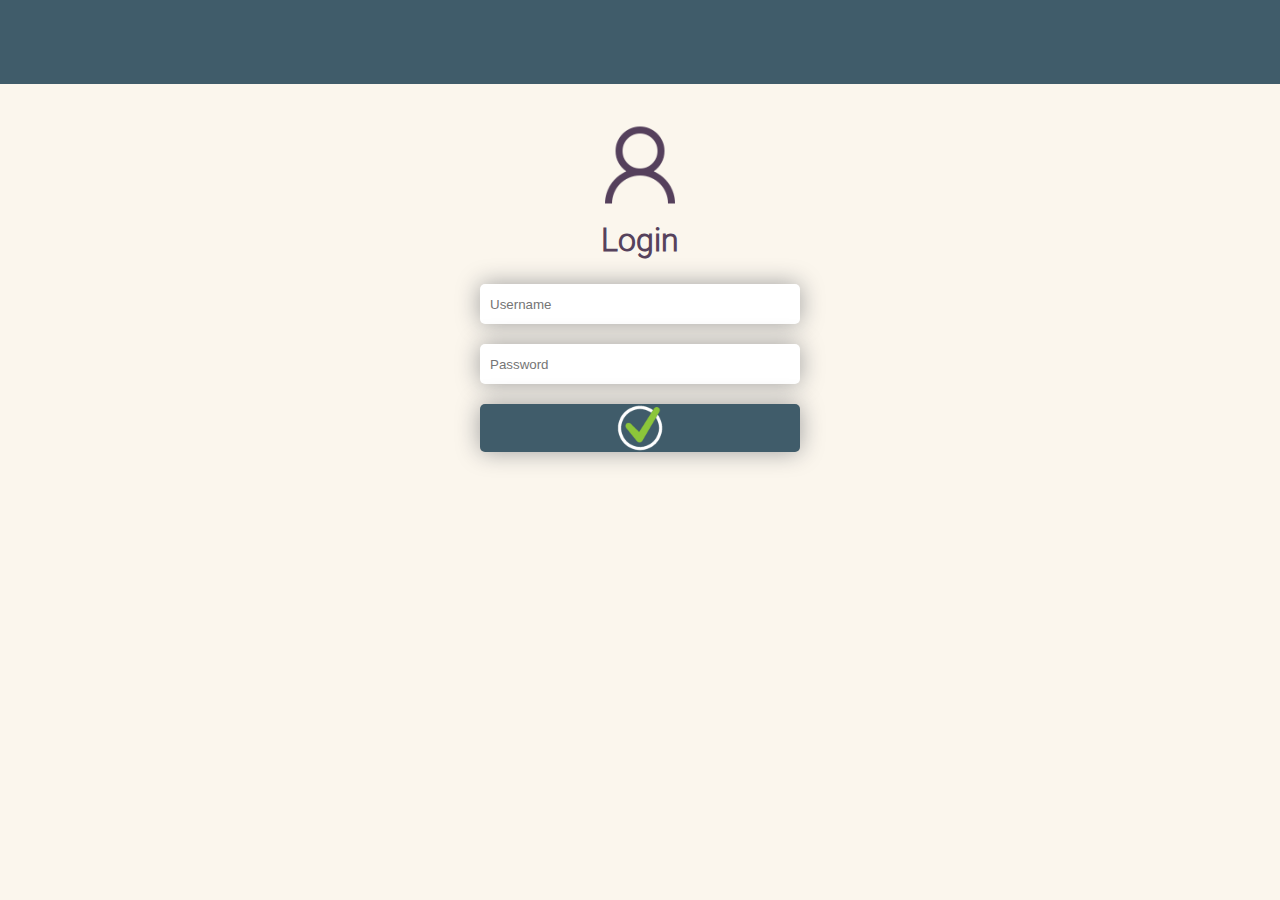
==== docs/index.html @ 718da312 "Fixed 405 error" ====
<html>
  <head>
    <meta name="viewport" content="width=device-width, initial-scale=1.0">
    <link rel="stylesheet" href="css/stylesheet.css">
    <meta charset="utf-8"/>
    <title>Smidig prosjekt</title>
  </head>
 <body>
   <header>
     <div class="navbar">
       <a href="https://mskauen.github.io/pro201eksamen/">
         <div class="logo"></div>
       </a>
     </div>
   </header>
   <div class="mainContainer">
     <div id="inputContainer" align="center">
       <img src="img/user.png" alt="">
       <h1>Login</h1>
       <form class="inputForm" action="https://mskauen.github.io/pro201eksamen/main.html">
         <input id="username" type="text" placeholder="Username" maxlength="12" required>
         <input id="password" type="password" placeholder="Password">
         <button type="submit"  name="loginButton" id="loginButton" class=""></button>
       </form>
     </div>
  </div>
 </body>
</html>
---- docs/css/stylesheet.css ----
* {
  margin: 0;
  padding: 0;
}
body {
  font-family: 'Roboto';
  background-color: rgb(251, 246, 237);
}
h1 {
  color: #56425c;
}
button {
  letter-spacing: 0.1em;
  outline: inherit;
  background: none;
  border: none;
  color: #F3F6F4;
  background-color: #405c6a;
  font-family: inherit;
  border: none;
  border-radius: 5px;
  box-shadow: 0px 0px 23px 0px rgb(158 158 158);
  padding: 10px;
  font-size: 1em;
  cursor: pointer;
}
button:active {
  transition:.1s ease-in-out;
  transform:translateY(4px);
}
input, #loginButton{
  border: none;
  border-radius: 5px;
  box-shadow: 0px 0px 23px 0px rgb(158 158 158);
  padding:10px;
  width: 50%;
  height: 3em;
}
img {
  width: 7em;
  height: 7em;
}
#loginButton {
  background-size: contain;
  background-repeat: no-repeat;
  background-position: center;
  background-image: url(../img/login.png);
}
#inputContainer {
  padding:25px;
  display: flex;
  flex-direction: column;
  width: 50%;
  align-items: center;
}
#buttonContainer {
  padding:25px;
  display: flex;
  flex-direction: row;
  justify-content: center;
  column-gap: 3em;
  width: 80%;
  align-items: center;
}
#course {
  mix-blend-mode: multiply;
}
.navbar {
  padding: 1em;
  background-color: #405c6a;
  min-height: 3.25rem;
}
.mainContainer {
  grid-column: 1 / 1;
  height: 80%;
  width: 100%;
  display: flex;
  flex-direction: column;
  justify-content: flex-start;
  align-items: center;
}
.optionContainer {
  grid-column: 1 / 1;
  height: 80%;
  width: 100%;
  display: flex;
  flex-direction: column;
  justify-content: center;
  align-items: center;
}
.inputForm {
  padding: 25px;
  display: flex;
  flex-direction: column;
  row-gap: 20px;
  width: 100%;
  align-items: center;
}
.bigButton {
  display: flex;
  flex-direction: column;
  justify-content: center;
  align-items: center;
  letter-spacing: 0.1em;
  color: #F3F6F4;
  background-color: #405c6a;
  font-family: inherit;
  border-radius: 5px;
  box-shadow: 0px 0px 23px 0px rgb(158 158 158);
  padding: 10px;
  font-size: 3em;
  width: 16em;
  height: 9em;
  cursor: pointer;
}
.logo {
  height: 3em;
  background-repeat: no-repeat;
  background-image: url(https://bright-products.com/wp-content/themes/netron/libs/images/logos/logo-success.svg);
}
@font-face {
  font-family: Roboto;
  src: url(fonts/Roboto-Light.ttf);
}
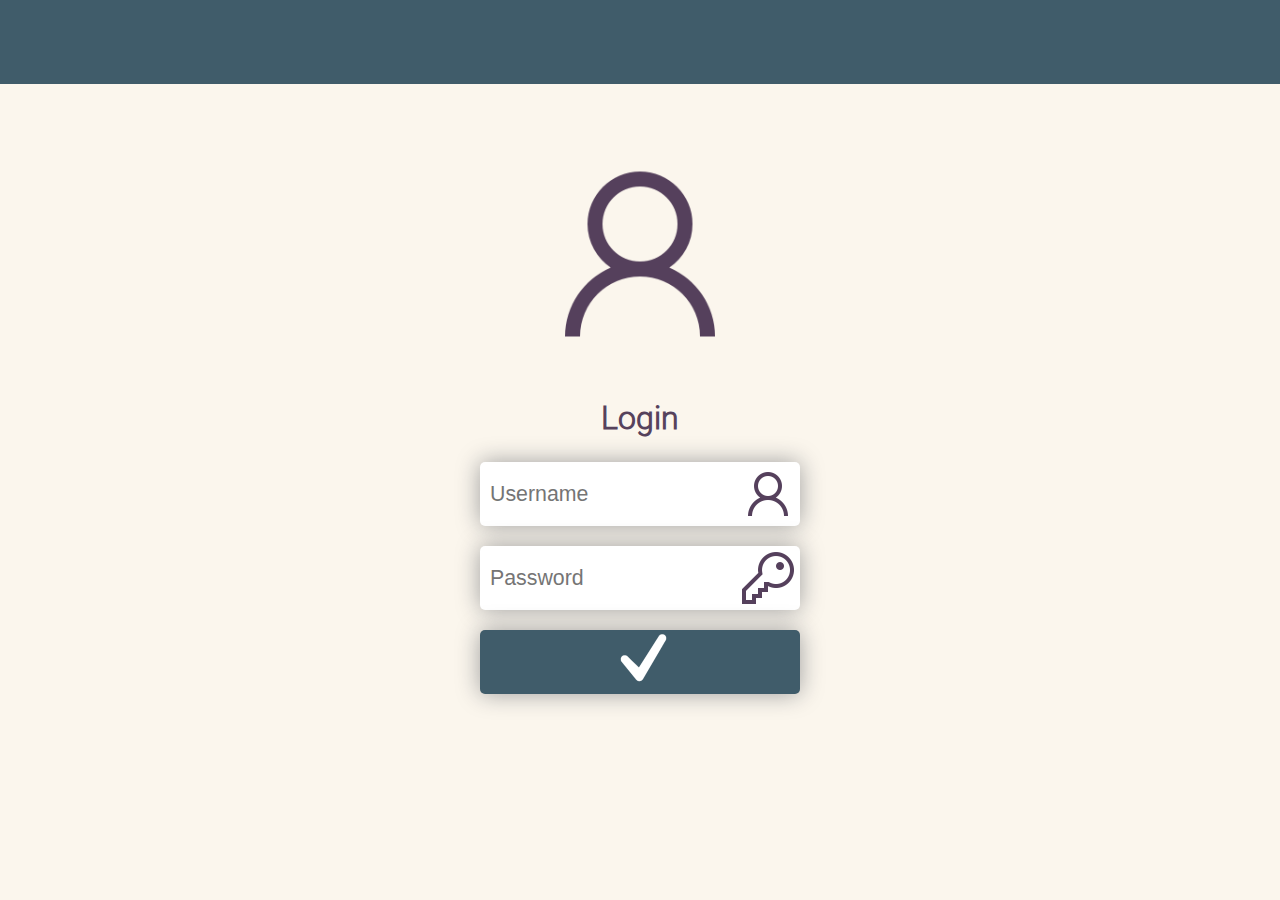
==== commit 116b7250: "Index styled, Scan renamed to input" ====
--- a/docs/index.html
+++ b/docs/index.html
@@ -15,7 +15,7 @@
    </header>
    <div class="mainContainer">
      <div id="inputContainer" align="center">
-       <img src="img/user.png" alt="">
+       <img class="user" src="img/user.png" alt="">
        <h1>Login</h1>
        <form class="inputForm" action="https://mskauen.github.io/pro201eksamen/main.html">
          <input id="username" type="text" placeholder="Username" maxlength="12" required>
--- a/docs/css/stylesheet.css
+++ b/docs/css/stylesheet.css
@@ -2,12 +2,21 @@
   margin: 0;
   padding: 0;
 }
+html, body {
+  font-family: 'Roboto';
+  padding: 0;
+  margin: 0;
+}
 body {
-  font-family: 'Roboto';
   background-color: rgb(251, 246, 237);
 }
-h1 {
+h1, h3 {
+  padding: 25px;
   color: #56425c;
+}
+h2 {
+  color: #56425c;
+  padding: 10px;
 }
 button {
   letter-spacing: 0.1em;
@@ -24,9 +33,13 @@
   font-size: 1em;
   cursor: pointer;
 }
+button:hover {
+  transition:.1s ease-in-out;
+  background-color: #324954;
+}
 button:active {
   transition:.1s ease-in-out;
-  transform:translateY(4px);
+  background-color: #9fd18b;
 }
 input, #loginButton{
   border: none;
@@ -35,10 +48,24 @@
   padding:10px;
   width: 50%;
   height: 3em;
+  height: 3em;
+  font-size: 16pt;
 }
 img {
+  padding: 25px;
   width: 7em;
   height: 7em;
+}
+#username, #password {
+  background-repeat: no-repeat;
+  background-position: right;
+  background-size: contain;
+}
+#username {
+  background-image: url(../img/user.png);
+}
+#password {
+  background-image: url(../img/key.png);
 }
 #loginButton {
   background-size: contain;
@@ -53,6 +80,18 @@
   width: 50%;
   align-items: center;
 }
+#inputContainer> h1 {
+  padding: 0;
+}
+#inputContainer> .user {
+  width: 15em;
+  height: 15em;
+}
+#logContainer> img {
+  padding-bottom: 1em;
+  width: 10em;
+  height: 10em;
+}
 #buttonContainer {
   padding:25px;
   display: flex;
@@ -70,6 +109,14 @@
   background-color: #405c6a;
   min-height: 3.25rem;
 }
+.footer {
+  padding: 1em;
+  background-color: #405c6a;
+  min-height: 3.25rem;
+  position: absolute;
+  bottom: 0;
+  width: 100%;
+}
 .mainContainer {
   grid-column: 1 / 1;
   height: 80%;
@@ -86,6 +133,17 @@
   display: flex;
   flex-direction: column;
   justify-content: center;
+  align-items: center;
+}
+.partsContainer {
+  padding: 25px;
+  grid-column: 1 / 1;
+  width: 70%;
+  display: flex;
+  flex-wrap: wrap;
+  flex-direction: row;
+  justify-content: space-evenly;
+  row-gap: 2em;
   align-items: center;
 }
 .inputForm {
@@ -113,11 +171,54 @@
   height: 9em;
   cursor: pointer;
 }
+.bigButton:hover {
+  background-color: #324954;
+  transition:.1s ease-in-out;
+}
+.bigButton:active {
+  background-color: #9fd18b;
+  transition:.1s ease-in-out;
+}
 .logo {
   height: 3em;
   background-repeat: no-repeat;
   background-image: url(https://bright-products.com/wp-content/themes/netron/libs/images/logos/logo-success.svg);
 }
+.dot {
+  height: 10em;
+  width: 10em;
+  background-color: #405c6a;
+  border-radius: 50%;
+}
+.dot:hover {
+  background-color: #324954;
+  transition:.1s ease-in-out;
+}
+.dot:active {
+  background-color: #9fd18b;
+  transition:.1s ease-in-out;
+
+}
+.miniDot {
+  position: relative;
+  top: -1.5em;
+  right: -2.5em;
+  height: 3.5em;
+  width: 3.5em;
+  background-color: #56425c;
+  border-radius: 50%;
+}
+.count {
+  font-size: 2.5em;
+  line-height: 5vh;
+  vertical-align: middle;
+  font-weight: bold;
+  color: rgb(251, 246, 237);
+}
+#barcode {
+  width: 15em;
+  height: 10em;
+}
 @font-face {
   font-family: Roboto;
   src: url(fonts/Roboto-Light.ttf);
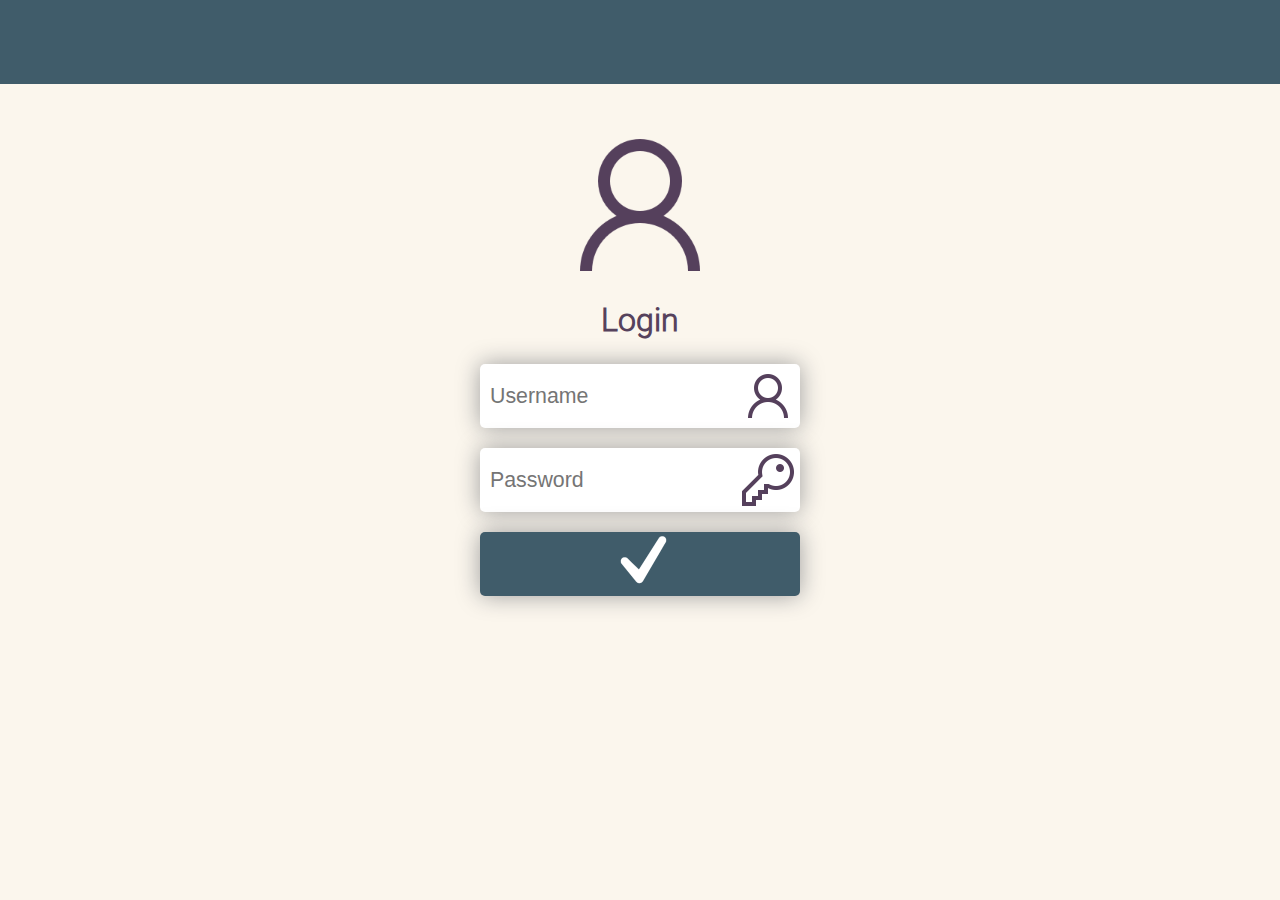
==== commit 49e2c903: "Landing page ++" ====
--- a/docs/index.html
+++ b/docs/index.html
@@ -8,7 +8,7 @@
  <body>
    <header>
      <div class="navbar">
-       <a href="https://mskauen.github.io/pro201eksamen/">
+       <a href="/docs/">
          <div class="logo"></div>
        </a>
      </div>
@@ -17,7 +17,7 @@
      <div id="inputContainer" align="center">
        <img class="user" src="img/user.png" alt="">
        <h1>Login</h1>
-       <form class="inputForm" action="https://mskauen.github.io/pro201eksamen/main.html">
+       <form class="inputForm" action="/docs/main.html">
          <input id="username" type="text" placeholder="Username" maxlength="12" required>
          <input id="password" type="password" placeholder="Password">
          <button type="submit"  name="loginButton" id="loginButton" class=""></button>
--- a/docs/css/stylesheet.css
+++ b/docs/css/stylesheet.css
@@ -6,17 +6,28 @@
   font-family: 'Roboto';
   padding: 0;
   margin: 0;
+  min-height: 100vh;
 }
 body {
   background-color: rgb(251, 246, 237);
 }
-h1, h3 {
+form {
+  padding-bottom: 25px;
+}
+h1, h2, h3, h4 {
+  color: #56425c;
+}
+h1 {
   padding: 25px;
-  color: #56425c;
 }
 h2 {
-  color: #56425c;
   padding: 10px;
+}
+iframe {
+  height: 100%;
+  width: 80%;
+  box-shadow: 0px 0px 23px 0px rgb(158 158 158);
+
 }
 button {
   letter-spacing: 0.1em;
@@ -84,8 +95,12 @@
   padding: 0;
 }
 #inputContainer> .user {
-  width: 15em;
-  height: 15em;
+  padding: 0;
+  min-width: 12em;
+  min-height: 12em;
+}
+#logContainer {
+  height: 80vh;
 }
 #logContainer> img {
   padding-bottom: 1em;
@@ -108,7 +123,41 @@
   padding: 1em;
   background-color: #405c6a;
   min-height: 3.25rem;
-}
+  
+}
+.subNavbar {
+  background: #9fd18b;
+  align-items: stretch;
+  display: flex;
+  font-size: 1rem;
+  overflow: hidden;
+  overflow-x: auto;
+  white-space: nowrap;
+  box-shadow: inset 0 7px 9px -7px #405c6a;
+}
+
+ul.breadcrumb {
+  padding: 10px 16px;
+  list-style: none;
+}
+ul.breadcrumb li {
+  display: inline;
+  font-size: 18px;
+}
+ul.breadcrumb li+li:before {
+  padding: 8px;
+  color: black;
+  content: "\00a0";
+}
+ul.breadcrumb li a {
+  color: #000000;
+  text-decoration: none;
+}
+ul.breadcrumb li a:hover {
+  color: #000000;
+  text-decoration: underline;
+}
+
 .footer {
   padding: 1em;
   background-color: #405c6a;
@@ -136,7 +185,7 @@
   align-items: center;
 }
 .partsContainer {
-  padding: 25px;
+  padding: 0px 25px 25px 25px;
   grid-column: 1 / 1;
   width: 70%;
   display: flex;
@@ -146,6 +195,76 @@
   row-gap: 2em;
   align-items: center;
 }
+.courseContainer {
+  height: 85%;
+  column-gap: 3em;
+  display: flex;
+  flex-direction: row;
+  justify-content: flex-start;
+  align-items: center;
+  overflow-y: hidden;
+}
+.course {
+  height: 50vh;
+  width: 100%;
+}
+.courseDetails {
+  padding: 0 15px 0 15px;
+  display: flex;
+  flex-direction: row;
+  justify-content: space-between;
+  align-items: center;
+}
+.courseDetails > h2 {
+  padding: 15px;
+}
+.videoContainer {
+  margin-left: 4em;
+  height: 80%;
+  width: 90vw;
+  display: flex;
+  flex-direction: column;
+  justify-content: center;
+  align-items: left;
+}
+.allVideosContainer {
+  overflow-y: scroll;
+  overflow-x: hidden;
+  height: 80%;
+  width: 100%;
+  display: flex;
+  flex-direction: column;
+  justify-content: flex-start;
+  align-items: baseline;
+  box-shadow: inset 0 7px 9px -7px rgba(158 158 158);
+  row-gap: 0.5em;
+}
+.sideBar {
+  overflow-y: scroll;
+  flex: 1 2 auto;
+  height: 100%;
+  width: 100%;
+  display: flex;
+  row-gap: 1em;
+  flex-direction: column;
+  justify-content: flex-start;
+  align-items: center;
+  box-shadow: 0px 0px 23px 0px rgb(158 158 158);
+}
+.sideBarItem {
+  padding: 15px;
+  display: flex;
+  flex-direction: row;
+  justify-content: space-evenly;
+  align-items: center;
+  border: none;
+  width: 100%;
+  height: 3em;
+  font-size: 16pt;
+}
+.playButton {
+  margin-right: 15px;
+}
 .inputForm {
   padding: 25px;
   display: flex;
@@ -154,41 +273,20 @@
   width: 100%;
   align-items: center;
 }
-.bigButton {
-  display: flex;
-  flex-direction: column;
-  justify-content: center;
-  align-items: center;
-  letter-spacing: 0.1em;
-  color: #F3F6F4;
-  background-color: #405c6a;
-  font-family: inherit;
-  border-radius: 5px;
-  box-shadow: 0px 0px 23px 0px rgb(158 158 158);
-  padding: 10px;
-  font-size: 3em;
-  width: 16em;
-  height: 9em;
-  cursor: pointer;
-}
-.bigButton:hover {
-  background-color: #324954;
-  transition:.1s ease-in-out;
-}
-.bigButton:active {
-  background-color: #9fd18b;
-  transition:.1s ease-in-out;
-}
+
 .logo {
+  width: 100%;
   height: 3em;
   background-repeat: no-repeat;
   background-image: url(https://bright-products.com/wp-content/themes/netron/libs/images/logos/logo-success.svg);
 }
 .dot {
-  height: 10em;
-  width: 10em;
+  position: relative;
+  min-height: 8em;
+  min-width: 8em;
   background-color: #405c6a;
   border-radius: 50%;
+  outline: none;
 }
 .dot:hover {
   background-color: #324954;
@@ -197,16 +295,33 @@
 .dot:active {
   background-color: #9fd18b;
   transition:.1s ease-in-out;
-
+}
+.dot:focus {
+  background-color: #9fd18b;
+  transition:.1s ease-in-out;
+}
+.dot > img {
+  padding: 15px;
+  max-height: 100%;
+  max-width: 100%;
 }
 .miniDot {
+  display: none;
   position: relative;
-  top: -1.5em;
-  right: -2.5em;
+  top: 0;
+  right: 0;
   height: 3.5em;
   width: 3.5em;
   background-color: #56425c;
   border-radius: 50%;
+  background-repeat: no-repeat;
+  background-size: contain;
+  background-position: center;
+  background-image: url(../img/login.png);
+}
+.dot:focus .miniDot {
+  position: absolute;
+  display: block;
 }
 .count {
   font-size: 2.5em;
@@ -215,11 +330,41 @@
   font-weight: bold;
   color: rgb(251, 246, 237);
 }
+.logHeader {
+  display: flex;
+  flex-direction: row;
+  justify-content: center;
+  align-items: center;
+}
+.logDetails {
+  display: flex;
+  flex-direction: column;
+  justify-content: center;
+  align-items: center;
+}
+.playIcon {
+  padding: 0;
+  width: 2em;
+  height: 2em;
+}
+.playIcon:hover {
+  mix-blend-mode: difference;
+  cursor: pointer;
+}
+.serial {
+  text-align: center;
+}
 #barcode {
   width: 15em;
   height: 10em;
 }
+
+
 @font-face {
   font-family: Roboto;
   src: url(fonts/Roboto-Light.ttf);
 }
+
+a {
+  text-decoration: none;
+}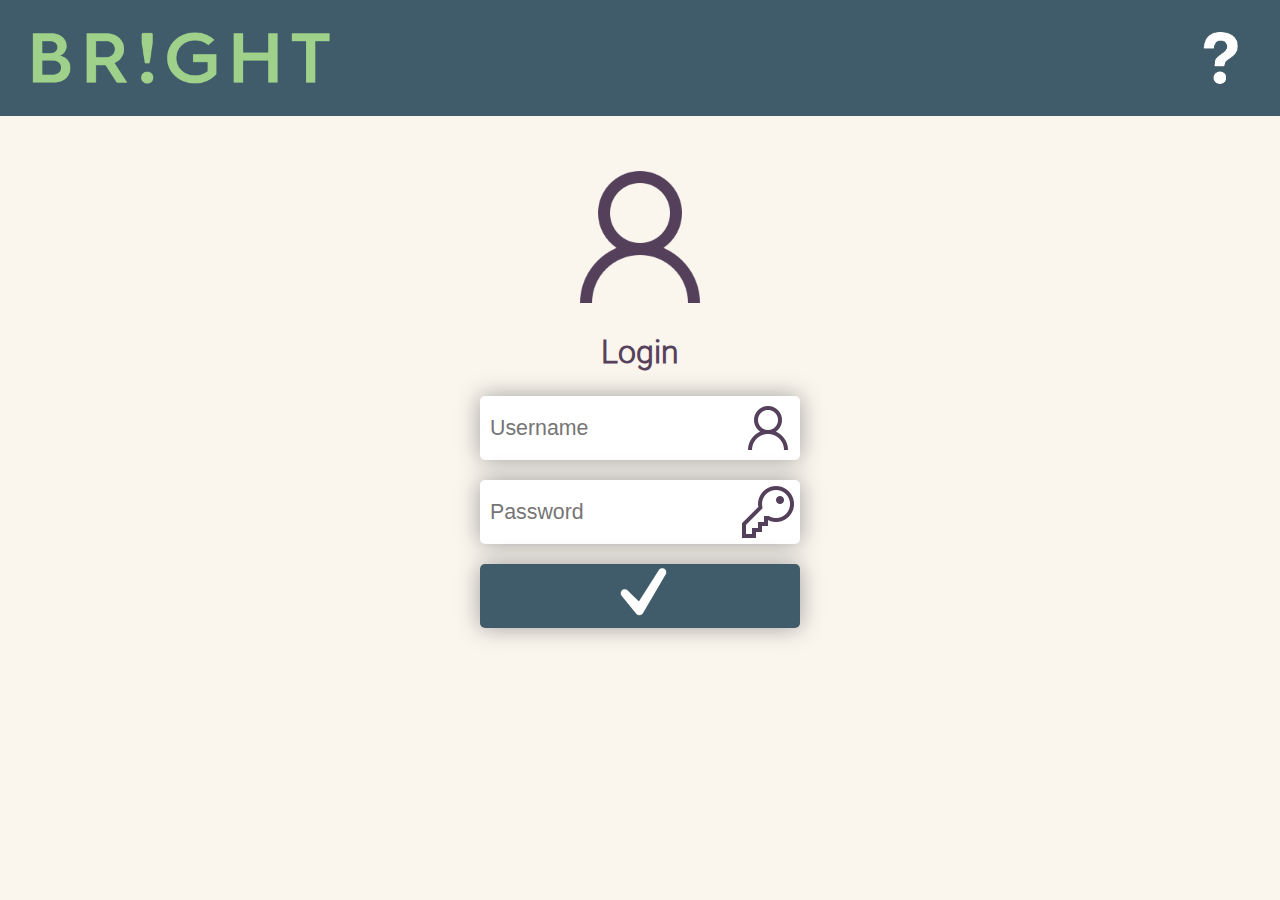
==== commit 912d48f1: "Styled breadcrumbs, added icons." ====
--- a/docs/index.html
+++ b/docs/index.html
@@ -8,8 +8,15 @@
  <body>
    <header>
      <div class="navbar">
-       <a href="/docs/">
-         <div class="logo"></div>
+       <a href="https://mskauen.github.io/pro201eksamen/">
+         <div class="navItem">
+           <img src="img/logo.png" alt="">
+         </div>
+       </a>
+       <a href="https://mskauen.github.io/pro201eksamen/">
+         <div class="navItem">
+           <img src="img/help.png" alt="">
+         </div>
        </a>
      </div>
    </header>
@@ -17,7 +24,7 @@
      <div id="inputContainer" align="center">
        <img class="user" src="img/user.png" alt="">
        <h1>Login</h1>
-       <form class="inputForm" action="/docs/main.html">
+       <form class="inputForm" action="https://mskauen.github.io/pro201eksamen/main.html">
          <input id="username" type="text" placeholder="Username" maxlength="12" required>
          <input id="password" type="password" placeholder="Password">
          <button type="submit"  name="loginButton" id="loginButton" class=""></button>
--- a/docs/css/stylesheet.css
+++ b/docs/css/stylesheet.css
@@ -120,41 +120,53 @@
   mix-blend-mode: multiply;
 }
 .navbar {
-  padding: 1em;
+  display: flex;
+  justify-content: space-between;
+  padding: 2em;
   background-color: #405c6a;
   min-height: 3.25rem;
-  
 }
 .subNavbar {
   background: #9fd18b;
-  align-items: stretch;
-  display: flex;
   font-size: 1rem;
   overflow: hidden;
   overflow-x: auto;
   white-space: nowrap;
   box-shadow: inset 0 7px 9px -7px #405c6a;
+  box-shadow:0 7px 9px -7px #405c6a;
 }
 
 ul.breadcrumb {
-  padding: 10px 16px;
+  width: 50%;
+  height: 3.5em;
+  display: flex;
+  justify-content: space-around;
   list-style: none;
 }
+ul.breadcrumb img {
+  padding-top: 0.5em;
+  height: 2em;
+  width: 2em;
+}
 ul.breadcrumb li {
+  width: 100%;
+  text-align: center;
+  border-radius: 7%;
+  height: 100%;
+  box-shadow: 5px 0px 6px 0px #779d68;
   display: inline;
   font-size: 18px;
 }
-ul.breadcrumb li+li:before {
-  padding: 8px;
-  color: black;
-  content: "\00a0";
-}
+
 ul.breadcrumb li a {
+  width: 100%;
+  height: 100%;
+  display: block;
   color: #000000;
   text-decoration: none;
 }
 ul.breadcrumb li a:hover {
-  color: #000000;
+  box-shadow: 3px 0px 6px 0px #405c6a;
   text-decoration: underline;
 }
 
@@ -187,7 +199,7 @@
 .partsContainer {
   padding: 0px 25px 25px 25px;
   grid-column: 1 / 1;
-  width: 70%;
+  width: 40%;
   display: flex;
   flex-wrap: wrap;
   flex-direction: row;
@@ -274,11 +286,14 @@
   align-items: center;
 }
 
-.logo {
+.navItem {
   width: 100%;
   height: 3em;
-  background-repeat: no-repeat;
-  background-image: url(https://bright-products.com/wp-content/themes/netron/libs/images/logos/logo-success.svg);
+}
+.navItem img {
+  padding: 0;
+  width: auto;
+  height: 3.25em;
 }
 .dot {
   position: relative;
@@ -287,17 +302,19 @@
   background-color: #405c6a;
   border-radius: 50%;
   outline: none;
+  transition:.1s ease-in-out;
 }
 .dot:hover {
   background-color: #324954;
   transition:.1s ease-in-out;
 }
-.dot:active {
+.dotActive {
+  position: relative;
+  min-height: 8em;
+  min-width: 8em;
   background-color: #9fd18b;
-  transition:.1s ease-in-out;
-}
-.dot:focus {
-  background-color: #9fd18b;
+  border-radius: 50%;
+  outline: none;
   transition:.1s ease-in-out;
 }
 .dot > img {
@@ -306,22 +323,18 @@
   max-width: 100%;
 }
 .miniDot {
-  display: none;
-  position: relative;
+  display: block;
+  position: absolute;
   top: 0;
   right: 0;
   height: 3.5em;
   width: 3.5em;
-  background-color: #56425c;
+  background-color: #9fd18b;
   border-radius: 50%;
   background-repeat: no-repeat;
   background-size: contain;
   background-position: center;
   background-image: url(../img/login.png);
-}
-.dot:focus .miniDot {
-  position: absolute;
-  display: block;
 }
 .count {
   font-size: 2.5em;
@@ -367,4 +380,4 @@
 
 a {
   text-decoration: none;
-}+}
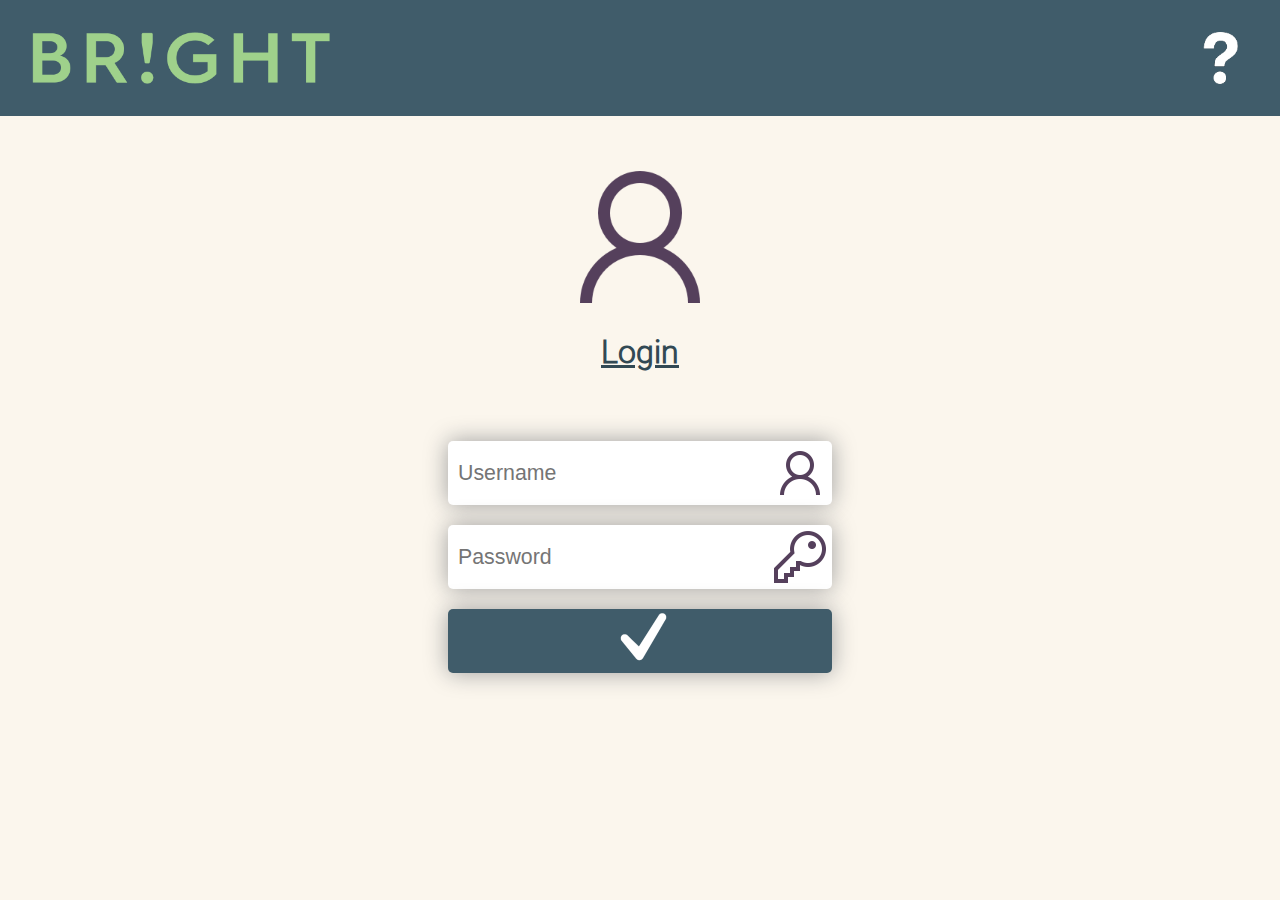
==== commit af48a50e: "Litt css her og der" ====
--- a/docs/index.html
+++ b/docs/index.html
@@ -8,14 +8,15 @@
  <body>
    <header>
      <div class="navbar">
-       <a href="https://mskauen.github.io/pro201eksamen/">
+       <a href="/docs/">
          <div class="navItem">
            <img src="img/logo.png" alt="">
          </div>
        </a>
-       <a href="https://mskauen.github.io/pro201eksamen/">
+       <a href="/docs/">
          <div class="navItem">
-           <img src="img/help.png" alt="">
+           <img src="img/help.png" alt="Help">
+           <p class="help-image-description">Help</p>
          </div>
        </a>
      </div>
@@ -24,7 +25,7 @@
      <div id="inputContainer" align="center">
        <img class="user" src="img/user.png" alt="">
        <h1>Login</h1>
-       <form class="inputForm" action="https://mskauen.github.io/pro201eksamen/main.html">
+       <form class="inputForm" action="/docs/">
          <input id="username" type="text" placeholder="Username" maxlength="12" required>
          <input id="password" type="password" placeholder="Password">
          <button type="submit"  name="loginButton" id="loginButton" class=""></button>
--- a/docs/css/stylesheet.css
+++ b/docs/css/stylesheet.css
@@ -57,7 +57,7 @@
   border-radius: 5px;
   box-shadow: 0px 0px 23px 0px rgb(158 158 158);
   padding:10px;
-  width: 50%;
+  width: 60%;
   height: 3em;
   height: 3em;
   font-size: 16pt;
@@ -85,7 +85,7 @@
   background-image: url(../img/login.png);
 }
 #inputContainer {
-  padding:25px;
+  padding: 25px;
   display: flex;
   flex-direction: column;
   width: 50%;
@@ -106,6 +106,11 @@
   padding-bottom: 1em;
   width: 10em;
   height: 10em;
+}
+
+#logContainer, h2 {
+  color: #324954;
+  text-decoration: underline;
 }
 #buttonContainer {
   padding:25px;
@@ -144,14 +149,13 @@
   list-style: none;
 }
 ul.breadcrumb img {
-  padding-top: 0.5em;
   height: 2em;
   width: 2em;
 }
 ul.breadcrumb li {
   width: 100%;
   text-align: center;
-  border-radius: 7%;
+  border-radius: 3px;
   height: 100%;
   box-shadow: 5px 0px 6px 0px #779d68;
   display: inline;
@@ -161,13 +165,26 @@
 ul.breadcrumb li a {
   width: 100%;
   height: 100%;
-  display: block;
+  display: flex;
+  align-items: center;
   color: #000000;
   text-decoration: none;
+  
 }
 ul.breadcrumb li a:hover {
   box-shadow: 3px 0px 6px 0px #405c6a;
   text-decoration: underline;
+}
+
+ul.breadcrumb li a p {
+  visibility: hidden;
+}
+
+ul.breadcrumb:hover li a p {
+  visibility: visible;
+  color: #324954;
+  text-decoration: underline black;
+  font-size: 20px;
 }
 
 .footer {
@@ -197,16 +214,32 @@
   align-items: center;
 }
 .partsContainer {
-  padding: 0px 25px 25px 25px;
+  padding: 25px 25px 25px 25px;
   grid-column: 1 / 1;
-  width: 40%;
+  width: 60%;
   display: flex;
   flex-wrap: wrap;
   flex-direction: row;
   justify-content: space-evenly;
   row-gap: 2em;
-  align-items: center;
-}
+  column-gap: 0.1em;
+  align-items: center;
+}
+
+.partsContainer, #loginButton {
+  width: 60%;
+}
+
+.partsContainer, h1 {
+  color: #324954;
+  text-decoration: underline;
+}
+
+.partsContainer, #input-desc {
+  color: #324954;
+  text-decoration: none;
+}
+
 .courseContainer {
   height: 85%;
   column-gap: 3em;
@@ -279,6 +312,7 @@
 }
 .inputForm {
   padding: 25px;
+  padding-top: 70px;
   display: flex;
   flex-direction: column;
   row-gap: 20px;
@@ -303,6 +337,7 @@
   border-radius: 50%;
   outline: none;
   transition:.1s ease-in-out;
+
 }
 .dot:hover {
   background-color: #324954;
@@ -381,3 +416,19 @@
 a {
   text-decoration: none;
 }
+
+.help-image-description {
+  visibility: hidden;
+}
+
+.navItem:hover .help-image-description {
+  visibility: visible;
+  color: #F3F6F4;
+  font-size: 20px;
+  text-align: center;
+  text-decoration: underline black;
+}
+
+#input-desc {
+  color: #324954;
+}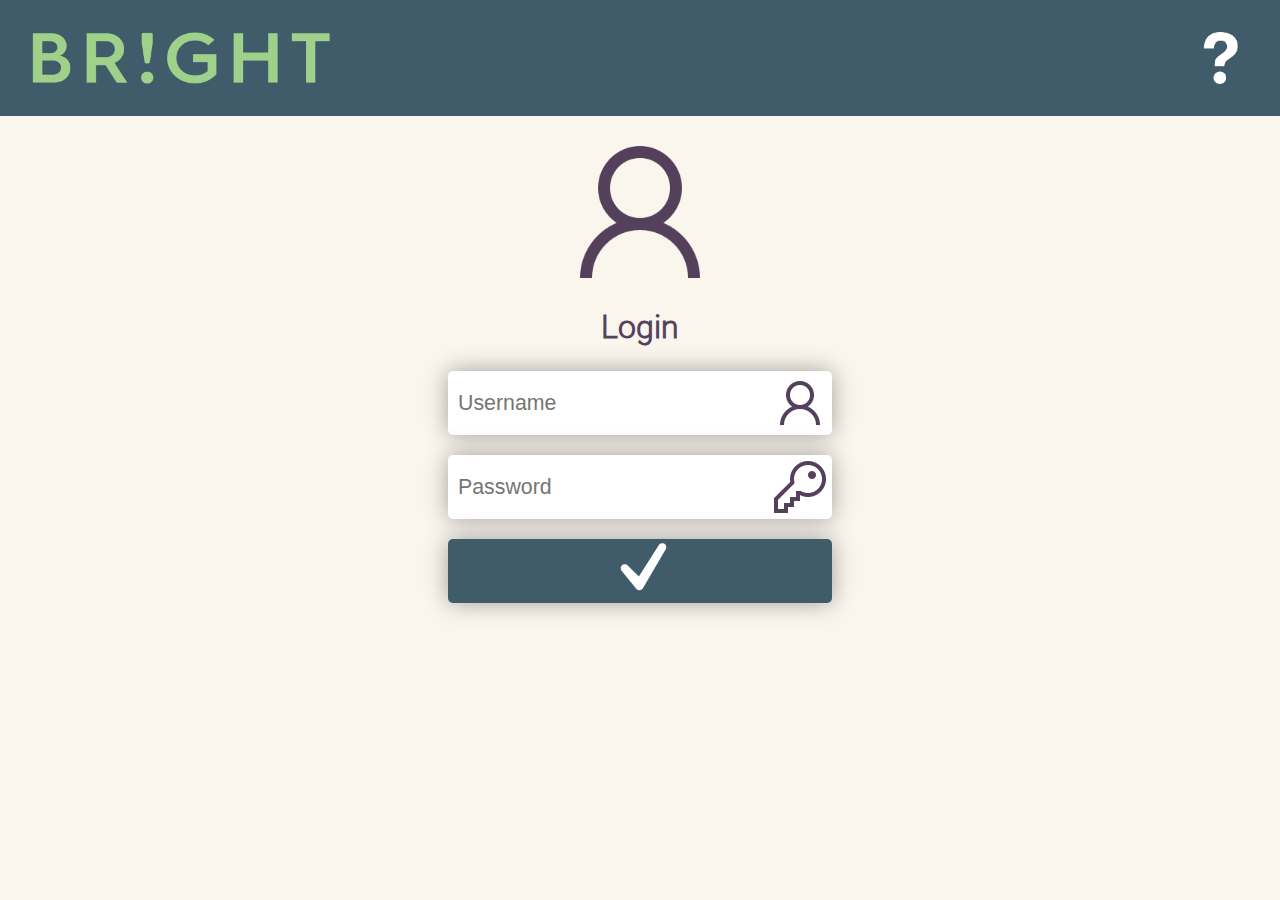
==== commit 2b198edf: "Hrefs match github pages, implemented modal for help button" ====
--- a/docs/index.html
+++ b/docs/index.html
@@ -2,18 +2,19 @@
   <head>
     <meta name="viewport" content="width=device-width, initial-scale=1.0">
     <link rel="stylesheet" href="css/stylesheet.css">
+    <link rel="stylesheet" href="css/modal.css">
     <meta charset="utf-8"/>
     <title>Smidig prosjekt</title>
   </head>
  <body>
    <header>
      <div class="navbar">
-       <a href="/docs/">
+       <a href="https://mskauen.github.io/pro201eksamen/">
          <div class="navItem">
            <img src="img/logo.png" alt="">
          </div>
        </a>
-       <a href="/docs/">
+       <a id="help" >
          <div class="navItem">
            <img src="img/help.png" alt="Help">
            <p class="help-image-description">Help</p>
@@ -21,11 +22,19 @@
        </a>
      </div>
    </header>
+
+    <div id="myModal" class="modal">
+      <div class="modal-content">
+        <span class="close">&times;</span>
+        <p>Lorem ipsum dolor sit amet, consectetur adipiscing elit. Aenean pulvinar velit ut est luctus semper. Curabitur luctus bibendum risus vitae cursus. Suspendisse consectetur posuere volutpat. Curabitur pulvinar fermentum diam, at auctor metus facilisis ac. Aenean imperdiet sit amet libero ut cursus. Cras sed metus neque. Suspendisse urna nibh, mattis in mattis sagittis, accumsan in urna. Maecenas pretium velit nec tellus euismod, vel blandit magna hendrerit. Aenean vehicula odio eu imperdiet lacinia. Quisque sodales maximus nulla eget ultrices. Etiam volutpat placerat lacus quis sagittis. Duis interdum imperdiet ex non porta.</p>
+      </div>
+    </div>
+
    <div class="mainContainer">
      <div id="inputContainer" align="center">
        <img class="user" src="img/user.png" alt="">
        <h1>Login</h1>
-       <form class="inputForm" action="/docs/">
+       <form class="inputForm" action="https://mskauen.github.io/pro201eksamen/main.html">
          <input id="username" type="text" placeholder="Username" maxlength="12" required>
          <input id="password" type="password" placeholder="Password">
          <button type="submit"  name="loginButton" id="loginButton" class=""></button>
@@ -33,4 +42,5 @@
      </div>
   </div>
  </body>
+ <script src="js/help.js"> </script>
 </html>
--- a/docs/css/stylesheet.css
+++ b/docs/css/stylesheet.css
@@ -85,7 +85,7 @@
   background-image: url(../img/login.png);
 }
 #inputContainer {
-  padding: 25px;
+  justify-content: center;
   display: flex;
   flex-direction: column;
   width: 50%;
@@ -110,7 +110,6 @@
 
 #logContainer, h2 {
   color: #324954;
-  text-decoration: underline;
 }
 #buttonContainer {
   padding:25px;
@@ -142,7 +141,7 @@
 }
 
 ul.breadcrumb {
-  width: 50%;
+  width: 100%;
   height: 3.5em;
   display: flex;
   justify-content: space-around;
@@ -169,7 +168,7 @@
   align-items: center;
   color: #000000;
   text-decoration: none;
-  
+
 }
 ul.breadcrumb li a:hover {
   box-shadow: 3px 0px 6px 0px #405c6a;
@@ -183,8 +182,7 @@
 ul.breadcrumb:hover li a p {
   visibility: visible;
   color: #324954;
-  text-decoration: underline black;
-  font-size: 20px;
+  font-size: 25px;
 }
 
 .footer {
@@ -197,7 +195,7 @@
 }
 .mainContainer {
   grid-column: 1 / 1;
-  height: 80%;
+  height: calc(100vh - 174px);
   width: 100%;
   display: flex;
   flex-direction: column;
@@ -230,7 +228,7 @@
   width: 60%;
 }
 
-.partsContainer, h1 {
+#serial {
   color: #324954;
   text-decoration: underline;
 }
@@ -241,7 +239,7 @@
 }
 
 .courseContainer {
-  height: 85%;
+  height: calc(100vh - 174px);
   column-gap: 3em;
   display: flex;
   flex-direction: row;
@@ -250,11 +248,11 @@
   overflow-y: hidden;
 }
 .course {
-  height: 50vh;
+  height: 100%;
   width: 100%;
 }
 .courseDetails {
-  padding: 0 15px 0 15px;
+  padding: 25px 15px 25px 15px;
   display: flex;
   flex-direction: row;
   justify-content: space-between;
@@ -275,7 +273,7 @@
 .allVideosContainer {
   overflow-y: scroll;
   overflow-x: hidden;
-  height: 80%;
+  height: 100%;
   width: 100%;
   display: flex;
   flex-direction: column;
@@ -285,7 +283,7 @@
   row-gap: 0.5em;
 }
 .sideBar {
-  overflow-y: scroll;
+  overflow-y: hidden;
   flex: 1 2 auto;
   height: 100%;
   width: 100%;
@@ -312,7 +310,6 @@
 }
 .inputForm {
   padding: 25px;
-  padding-top: 70px;
   display: flex;
   flex-direction: column;
   row-gap: 20px;
@@ -431,4 +428,4 @@
 
 #input-desc {
   color: #324954;
-}+}
--- a/docs/css/modal.css
+++ b/docs/css/modal.css
@@ -0,0 +1,40 @@
+#help {
+  cursor: pointer;
+}
+/* The Modal (background) */
+.modal {
+  display: none; /* Hidden by default */
+  position: fixed; /* Stay in place */
+  z-index: 1; /* Sit on top */
+  left: 0;
+  top: 0;
+  width: 100%; /* Full width */
+  height: 100%; /* Full height */
+  overflow: auto; /* Enable scroll if needed */
+  background-color: rgb(0,0,0); /* Fallback color */
+  background-color: rgba(0,0,0,0.4); /* Black w/ opacity */
+}
+
+/* Modal Content/Box */
+.modal-content {
+  background-color: #fefefe;
+  margin: 5% auto; /* 15% from the top and centered */
+  padding: 20px;
+  border: 1px solid #888;
+  width: 80%; /* Could be more or less, depending on screen size */
+}
+
+/* The Close Button */
+.close {
+  color: #aaa;
+  float: right;
+  font-size: 28px;
+  font-weight: bold;
+}
+
+.close:hover,
+.close:focus {
+  color: black;
+  text-decoration: none;
+  cursor: pointer;
+}
